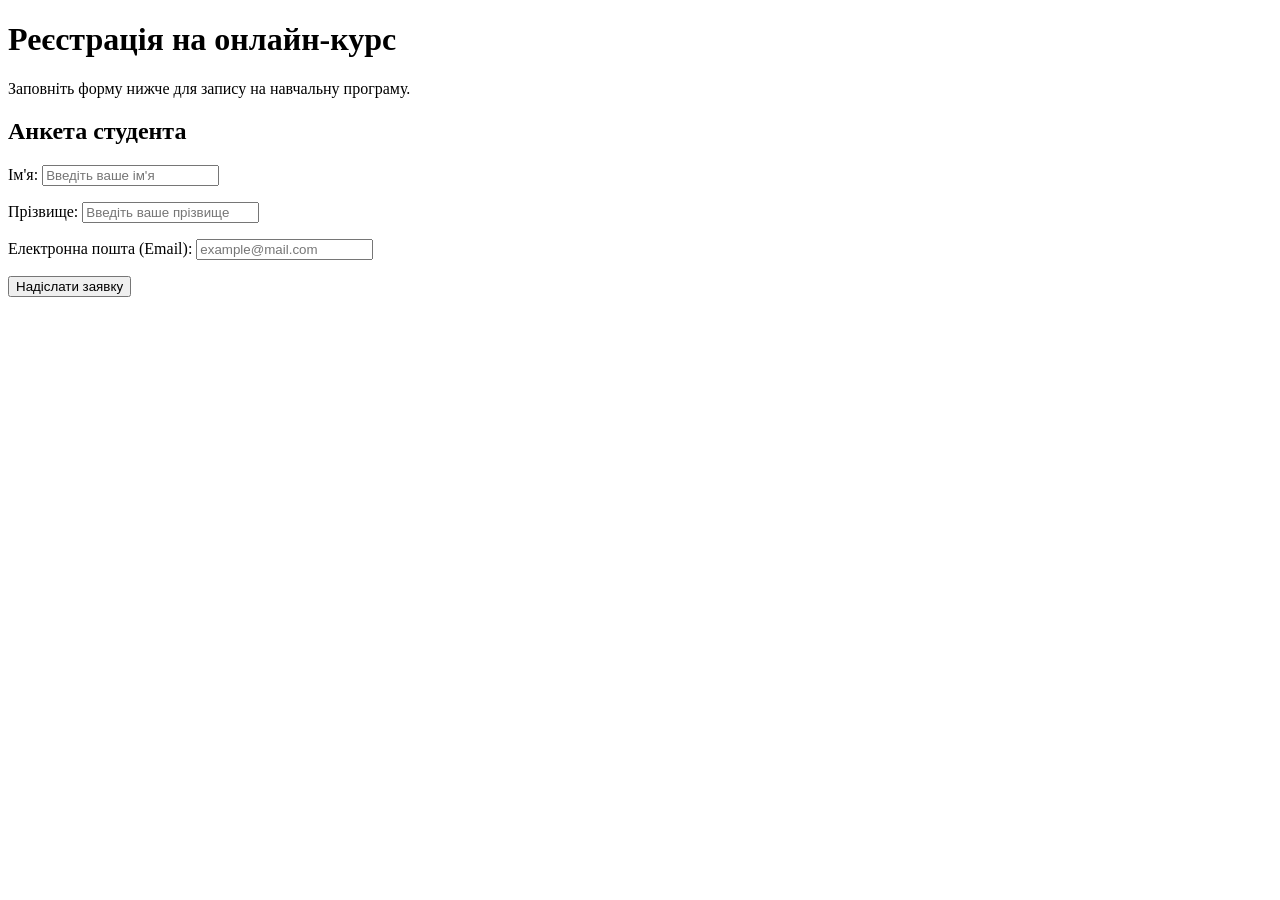
==== form.html @ 3d151745 "Add styled portfolio with art-toy gallery and homework pages. Co-authored-by: Cursor <cursoragent@cu" ====
<!DOCTYPE html>
<html lang="uk">
<head>
    <meta charset="UTF-8">
    <meta name="viewport" content="width=device-width, initial-scale=1.0">
    <title>Реєстрація на онлайн-курс</title>
</head>
<body>

    <header>
        <h1>Реєстрація на онлайн-курс</h1>
        <p>Заповніть форму нижче для запису на навчальну програму.</p>
    </header>

    <main>
        <section>
            <h2>Анкета студента</h2>

            <form action="#" method="post">
                <p>
                    <label for="first-name">Ім'я:</label>
                    <input type="text" id="first-name" name="firstName" placeholder="Введіть ваше ім'я" required>
                </p>

                <p>
                    <label for="last-name">Прізвище:</label>
                    <input type="text" id="last-name" name="lastName" placeholder="Введіть ваше прізвище" required>
                </p>

                <p>
                    <label for="user-email">Електронна пошта (Email):</label>
                    <input type="email" id="user-email" name="email" placeholder="example@mail.com" required>
                </p>
                <p>
                    <button type="submit">Надіслати заявку</button>
                </p>
            </form>
        </section>
    </main>
</body>
</html>
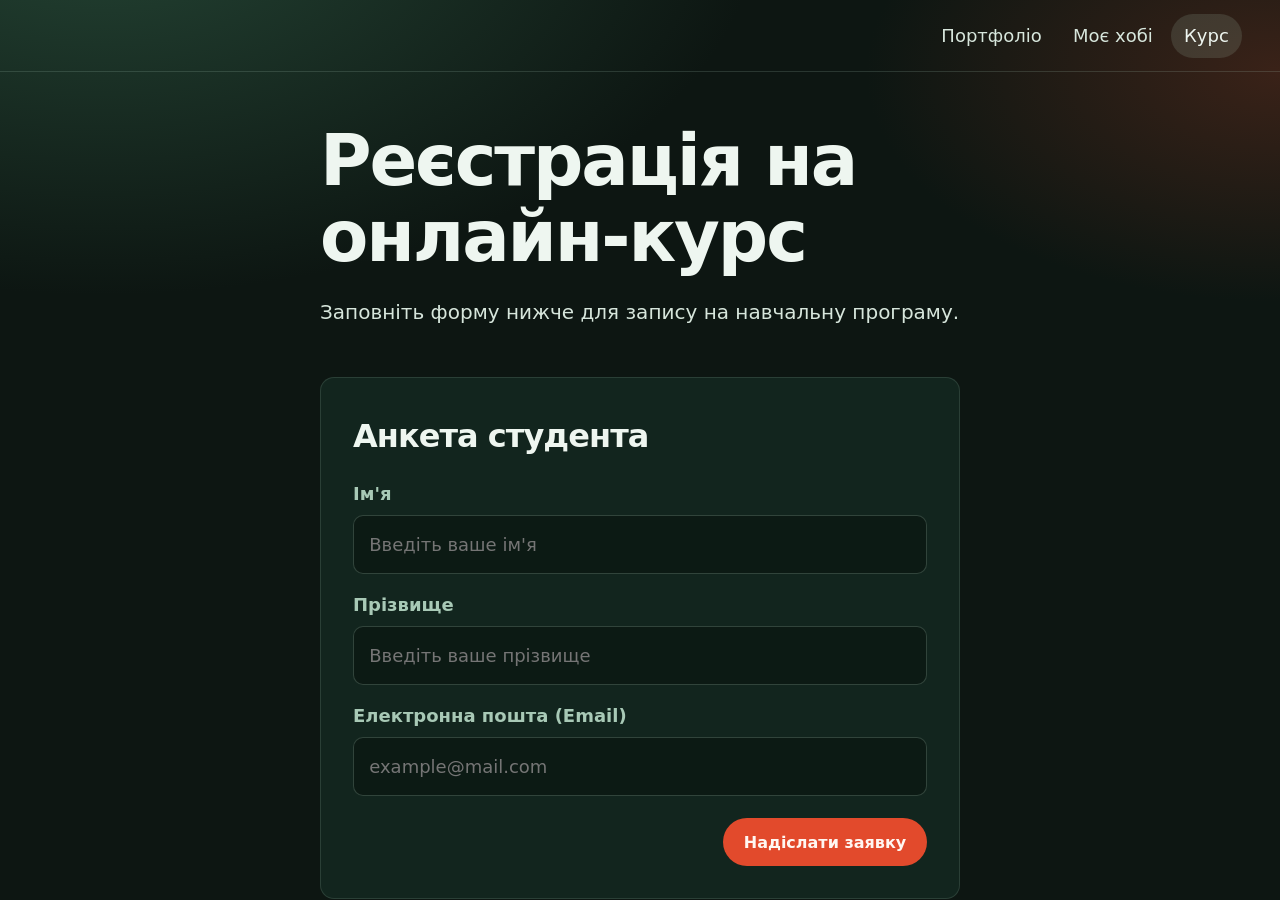
==== commit f8d52114: "Restore shared styling on hobby and course pages. Co-authored-by: Cursor <cursoragent@cursor.com>" ====
--- a/form.html
+++ b/form.html
@@ -4,34 +4,43 @@
     <meta charset="UTF-8">
     <meta name="viewport" content="width=device-width, initial-scale=1.0">
     <title>Реєстрація на онлайн-курс</title>
+    <link rel="preconnect" href="https://fonts.googleapis.com">
+    <link rel="preconnect" href="https://fonts.gstatic.com" crossorigin>
+    <link href="https://fonts.googleapis.com/css2?family=Onest:wght@400;500;600;700&family=Unbounded:wght@500;600;700&display=swap" rel="stylesheet">
+    <link rel="stylesheet" href="portfolio.css">
 </head>
-<body>
-
-    <header>
-        <h1>Реєстрація на онлайн-курс</h1>
-        <p>Заповніть форму нижче для запису на навчальну програму.</p>
+<body class="page-form">
+    <a class="skip" href="#main">До змісту</a>
+    <header class="site-bar">
+        <nav aria-label="Сторінки сайту">
+            <a href="portfolio.html">Портфоліо</a>
+            <a href="index.html">Моє хобі</a>
+            <a href="form.html" aria-current="page">Курс</a>
+        </nav>
     </header>
 
-    <main>
-        <section>
+    <main id="main" class="form-shell">
+        <header class="hero page-hero">
+            <h1>Реєстрація на онлайн-курс</h1>
+            <p class="lede">Заповніть форму нижче для запису на навчальну програму.</p>
+        </header>
+
+        <section class="panel">
             <h2>Анкета студента</h2>
-
-            <form action="#" method="post">
-                <p>
-                    <label for="first-name">Ім'я:</label>
-                    <input type="text" id="first-name" name="firstName" placeholder="Введіть ваше ім'я" required>
+            <form class="form-grid" action="#" method="post">
+                <p class="field">
+                    <label for="first-name">Ім'я</label>
+                    <input type="text" id="first-name" name="firstName" placeholder="Введіть ваше ім'я" required autocomplete="given-name">
                 </p>
-
-                <p>
-                    <label for="last-name">Прізвище:</label>
-                    <input type="text" id="last-name" name="lastName" placeholder="Введіть ваше прізвище" required>
+                <p class="field">
+                    <label for="last-name">Прізвище</label>
+                    <input type="text" id="last-name" name="lastName" placeholder="Введіть ваше прізвище" required autocomplete="family-name">
                 </p>
-
-                <p>
-                    <label for="user-email">Електронна пошта (Email):</label>
-                    <input type="email" id="user-email" name="email" placeholder="example@mail.com" required>
+                <p class="field">
+                    <label for="user-email">Електронна пошта (Email)</label>
+                    <input type="email" id="user-email" name="email" placeholder="example@mail.com" required autocomplete="email">
                 </p>
-                <p>
+                <p class="actions">
                     <button type="submit">Надіслати заявку</button>
                 </p>
             </form>
@@ -39,4 +48,3 @@
     </main>
 </body>
 </html>
-
--- a/portfolio.css
+++ b/portfolio.css
@@ -0,0 +1,472 @@
+:root {
+  --ink: #0d1612;
+  --leaf: #173026;
+  --celadon: #a8c9b6;
+  --mist: #d7e6dc;
+  --paper: #eef6f0;
+  --cinnabar: #e24a2c;
+  --gold: #e2c56a;
+  --radius: 14px;
+  --font-display: "Unbounded", system-ui, sans-serif;
+  --font-body: "Onest", system-ui, sans-serif;
+  --ease: cubic-bezier(0.22, 1, 0.36, 1);
+}
+
+*,
+*::before,
+*::after {
+  box-sizing: border-box;
+}
+
+html {
+  scroll-behavior: smooth;
+}
+
+body {
+  margin: 0;
+  min-height: 100vh;
+  font-family: var(--font-body);
+  font-size: clamp(1rem, 0.94rem + 0.28vw, 1.125rem);
+  line-height: 1.65;
+  color: var(--paper);
+  background:
+    radial-gradient(1200px 700px at 8% -10%, #244434 0%, transparent 55%),
+    radial-gradient(900px 500px at 100% 8%, #3a2218 0%, transparent 46%),
+    var(--ink);
+}
+
+::selection {
+  background: var(--cinnabar);
+  color: #fff7f2;
+}
+
+:focus-visible {
+  outline: 2px solid var(--gold);
+  outline-offset: 3px;
+}
+
+a {
+  color: var(--gold);
+  text-underline-offset: 0.22em;
+}
+
+a:hover {
+  color: #fff;
+}
+
+img {
+  max-width: 100%;
+  display: block;
+}
+
+.skip {
+  position: absolute;
+  left: 1rem;
+  top: -4rem;
+  z-index: 20;
+  padding: 0.6rem 0.9rem;
+  background: var(--gold);
+  color: var(--ink);
+  font-weight: 600;
+}
+
+.skip:focus {
+  top: 1rem;
+}
+
+.site-bar {
+  display: flex;
+  justify-content: flex-end;
+  padding: 0.85rem clamp(1.1rem, 4vw, 2.4rem);
+  border-bottom: 1px solid color-mix(in srgb, var(--celadon) 18%, transparent);
+}
+
+.site-bar nav {
+  display: flex;
+  gap: 0.35rem;
+}
+
+.site-bar nav a {
+  color: var(--mist);
+  text-decoration: none;
+  padding: 0.45rem 0.8rem;
+  border-radius: 999px;
+}
+
+.site-bar nav a:hover,
+.site-bar nav a[aria-current="page"] {
+  background: color-mix(in srgb, var(--celadon) 16%, transparent);
+  color: var(--paper);
+}
+
+.wrap {
+  width: min(1120px, calc(100% - 2.2rem));
+  margin: 0 auto;
+}
+
+.hero {
+  padding: clamp(2.4rem, 6vw, 5rem) 0 1.8rem;
+}
+
+.hero h1 {
+  font-family: var(--font-display);
+  font-weight: 600;
+  letter-spacing: -0.03em;
+  line-height: 1.08;
+  font-size: clamp(2.1rem, 1.2rem + 4.2vw, 4.4rem);
+  margin: 0 0 1rem;
+  text-wrap: balance;
+}
+
+.lede {
+  max-width: 46rem;
+  color: var(--mist);
+  font-size: clamp(1.05rem, 1rem + 0.4vw, 1.25rem);
+}
+
+.page-nav {
+  margin: 0 0 2.4rem;
+}
+
+.page-nav h2 {
+  position: absolute;
+  width: 1px;
+  height: 1px;
+  overflow: hidden;
+  clip: rect(0 0 0 0);
+}
+
+.page-nav ul {
+  display: flex;
+  flex-wrap: wrap;
+  gap: 0.55rem;
+  list-style: none;
+  padding: 0;
+  margin: 0;
+}
+
+.page-nav a {
+  display: inline-flex;
+  padding: 0.55rem 0.9rem;
+  border: 1px solid color-mix(in srgb, var(--celadon) 28%, transparent);
+  border-radius: 999px;
+  color: var(--celadon);
+  text-decoration: none;
+}
+
+.page-nav a:hover {
+  background: var(--cinnabar);
+  border-color: var(--cinnabar);
+  color: #fff;
+}
+
+section,
+#contacts {
+  scroll-margin-top: 1.4rem;
+}
+
+section {
+  margin-bottom: clamp(2.2rem, 5vw, 4rem);
+}
+
+h2 {
+  font-family: var(--font-display);
+  font-size: clamp(1.35rem, 1.1rem + 1.4vw, 2rem);
+  letter-spacing: -0.03em;
+  margin: 0 0 1rem;
+}
+
+h3 {
+  font-family: var(--font-display);
+  font-size: 1.05rem;
+  margin: 0 0 0.55rem;
+}
+
+.panel {
+  background: color-mix(in srgb, var(--leaf) 78%, #000);
+  border: 1px solid color-mix(in srgb, var(--celadon) 16%, transparent);
+  border-radius: var(--radius);
+  padding: clamp(1.2rem, 2.5vw, 2rem);
+}
+
+.split {
+  display: grid;
+  grid-template-columns: 1.15fr 0.85fr;
+  gap: 1rem;
+}
+
+.about p {
+  margin: 0;
+  color: var(--mist);
+}
+
+.accent {
+  color: var(--gold);
+  font-weight: 650;
+}
+
+.skills {
+  display: grid;
+  grid-template-columns: 1fr 1fr;
+  gap: 1rem;
+}
+
+.skills-group p {
+  margin: 0;
+  color: var(--mist);
+}
+
+.skills-group ul,
+.contact-list {
+  margin: 0;
+  padding: 0;
+  list-style: none;
+}
+
+.skills-group li,
+.contact-list li {
+  position: relative;
+  padding: 0.65rem 0 0.65rem 1.1rem;
+  color: var(--mist);
+}
+
+.skills-group li + li,
+.contact-list li + li {
+  border-top: 1px solid color-mix(in srgb, var(--celadon) 14%, transparent);
+}
+
+.skills-group li::before,
+.contact-list li::before {
+  content: "";
+  position: absolute;
+  left: 0;
+  top: 1.15rem;
+  width: 0.42rem;
+  height: 0.42rem;
+  background: var(--cinnabar);
+  transform: rotate(45deg);
+}
+
+.section-intro {
+  margin: -0.2rem 0 1.2rem;
+  color: var(--mist);
+  max-width: 46rem;
+}
+
+.gallery {
+  display: grid;
+  grid-template-columns: repeat(2, minmax(0, 1fr));
+  gap: 0.85rem;
+}
+
+.shot {
+  margin: 0;
+  overflow: hidden;
+  border-radius: var(--radius);
+  background: #f3f1ee;
+}
+
+.shot img {
+  width: 100%;
+  height: 320px;
+  object-fit: cover;
+  object-position: center bottom;
+}
+
+.shot-print img {
+  height: 520px;
+  object-fit: contain;
+  object-position: center top;
+  background: #111;
+}
+
+.shot-wide {
+  grid-column: 1 / -1;
+}
+
+.shot-wide img {
+  height: 420px;
+  object-position: center;
+}
+
+.shot-print.shot-wide img {
+  object-position: center;
+}
+
+.shot-rasta {
+  grid-column: 1 / -1;
+  background: #1c140c;
+}
+
+.shot-rasta img {
+  width: 280px;
+  max-width: 100%;
+  height: 360px;
+  margin: 0 auto;
+  object-fit: contain;
+  object-position: center;
+}
+
+.shot figcaption {
+  padding: 0.7rem 0.9rem 0.85rem;
+  background: color-mix(in srgb, var(--leaf) 88%, #000);
+  color: var(--mist);
+  font-size: 0.92rem;
+}
+
+.site-foot {
+  padding: 0 0 2.8rem;
+}
+
+.site-foot .panel {
+  display: grid;
+  grid-template-columns: 1fr auto;
+  gap: 1rem;
+  align-items: center;
+}
+
+.contact-list a {
+  color: var(--paper);
+}
+
+.tea-layout {
+  display: grid;
+  grid-template-columns: 1.05fr 0.95fr;
+  gap: 1.1rem;
+  align-items: start;
+  padding-bottom: 3rem;
+}
+
+.tea-layout .panel p {
+  color: var(--mist);
+}
+
+.tea-layout .panel h2:not(:first-child) {
+  margin-top: 1.8rem;
+}
+
+.tea-list {
+  margin: 0;
+  padding: 0;
+  list-style: none;
+}
+
+.tea-list li {
+  position: relative;
+  padding: 0.7rem 0 0.7rem 1.2rem;
+  color: var(--mist);
+}
+
+.tea-list li + li {
+  border-top: 1px solid color-mix(in srgb, var(--celadon) 14%, transparent);
+}
+
+.tea-list li::before {
+  content: "";
+  position: absolute;
+  left: 0;
+  top: 1.2rem;
+  width: 0.42rem;
+  height: 0.42rem;
+  background: var(--cinnabar);
+  transform: rotate(45deg);
+}
+
+.tea-photo {
+  overflow: hidden;
+  border-radius: 18px;
+  min-height: 280px;
+}
+
+.tea-photo img {
+  width: 100%;
+  height: 100%;
+  min-height: 320px;
+  object-fit: cover;
+  object-position: center;
+}
+
+.form-shell {
+  width: min(640px, calc(100% - 2.2rem));
+  margin: 0 auto 3rem;
+}
+
+.form-shell .page-hero {
+  padding-top: clamp(2rem, 5vw, 3.2rem);
+}
+
+.form-grid {
+  display: grid;
+  gap: 1rem;
+}
+
+.field {
+  display: grid;
+  gap: 0.4rem;
+  margin: 0;
+}
+
+.field label {
+  font-weight: 600;
+  color: var(--celadon);
+}
+
+.field input {
+  width: 100%;
+  border: 1px solid color-mix(in srgb, var(--celadon) 24%, transparent);
+  background: color-mix(in srgb, #07110c 70%, var(--leaf));
+  color: var(--paper);
+  border-radius: 10px;
+  padding: 0.85rem 0.95rem;
+  font: inherit;
+}
+
+.field input:focus {
+  outline: none;
+  border-color: var(--gold);
+  box-shadow: 0 0 0 3px color-mix(in srgb, var(--gold) 24%, transparent);
+}
+
+.actions {
+  display: flex;
+  justify-content: flex-end;
+  margin: 0.4rem 0 0;
+}
+
+button[type="submit"] {
+  appearance: none;
+  border: 0;
+  cursor: pointer;
+  background: var(--cinnabar);
+  color: #fff7f2;
+  font: 650 1rem var(--font-body);
+  padding: 0.9rem 1.3rem;
+  border-radius: 999px;
+  min-height: 48px;
+}
+
+@media (max-width: 860px) {
+  .split,
+  .skills,
+  .gallery,
+  .tea-layout,
+  .site-foot .panel {
+    grid-template-columns: 1fr;
+  }
+
+  .shot-wide,
+  .shot-rasta {
+    grid-column: auto;
+  }
+
+  .shot-rasta img {
+    width: 240px;
+    height: 320px;
+  }
+}
+
+@media (prefers-reduced-motion: reduce) {
+  html {
+    scroll-behavior: auto;
+  }
+}
